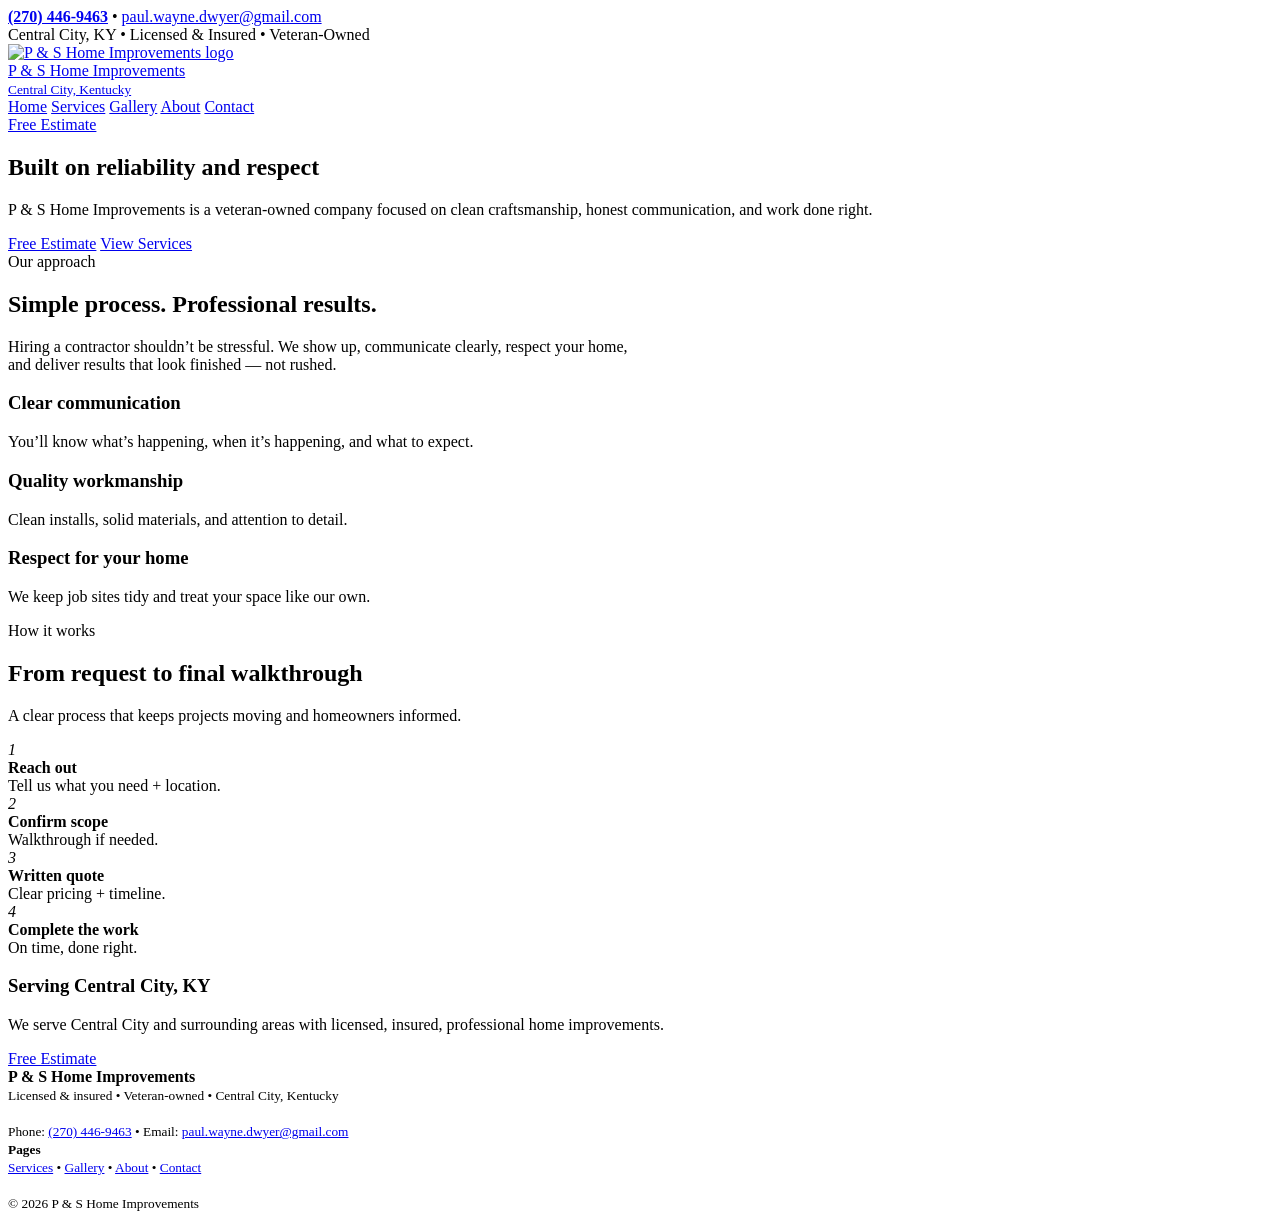
==== about.html @ 56e3ada9 "Update contact information in about.html updated email and phone number" ====
<!doctype html>
<html lang="en">
<head>
  <meta charset="utf-8" />
  <meta name="viewport" content="width=device-width,initial-scale=1" />
  <title>About | P & S Home Improvements</title>
  <meta name="description" content="Veteran-owned, licensed & insured home improvements in Central City, KY." />
  <link rel="stylesheet" href="styles.css" />
</head>
<body>

  <div class="topbar">
    <div class="container">
      <div>
        <a href="tel:+12704469463"><b>(270) 446-9463</b></a>
        <span class="dot">•</span>
        <a href="mailto:paul.wayne.dwyer@gmail.com">paul.wayne.dwyer@gmail.com</a>
      </div>
      <div>
        <span>Central City, KY</span>
        <span class="dot">•</span>
        <span>Licensed &amp; Insured</span>
        <span class="dot">•</span>
        <span>Veteran-Owned</span>
      </div>
    </div>
  </div>

  <header class="header">
    <div class="container nav">
      <a class="brand" href="index.html">
        <img class="brand-logo" src="assets/logo/ps-logo.jpeg" alt="P & S Home Improvements logo">
        <div>
          <div class="brand-name">P &amp; S Home Improvements</div>
          <small>Central City, Kentucky</small>
        </div>
      </a>

      <nav class="navlinks">
        <a href="index.html">Home</a>
        <a href="services.html">Services</a>
        <a href="gallery.html">Gallery</a>
        <a class="active" href="about.html">About</a>
        <a href="contact.html">Contact</a>
      </nav>

      <a class="nav-cta" href="contact.html#estimate">Free Estimate</a>
    </div>
  </header>

  <section class="page-hero">
    <div class="page-hero-inner">
      <h1>Built on reliability and respect</h1>
      <p class="hero-sub">
        P &amp; S Home Improvements is a veteran-owned company focused on clean craftsmanship,
        honest communication, and work done right.
      </p>
      <div class="hero-actions">
        <a class="btn btn-primary" href="contact.html#estimate">Free Estimate</a>
        <a class="btn btn-outline" href="services.html">View Services</a>
      </div>
    </div>
  </section>

  <section class="section">
    <div class="container">
      <div class="kicker">Our approach</div>
      <h2 class="h2">Simple process. Professional results.</h2>
      <p class="p" style="max-width: 80ch;">
        Hiring a contractor shouldn’t be stressful. We show up, communicate clearly, respect your home,
        and deliver results that look finished — not rushed.
      </p>

      <div class="grid grid-3" style="margin-top:16px;">
        <div class="card">
          <h3 class="h3">Clear communication</h3>
          <p class="p">You’ll know what’s happening, when it’s happening, and what to expect.</p>
        </div>
        <div class="card">
          <h3 class="h3">Quality workmanship</h3>
          <p class="p">Clean installs, solid materials, and attention to detail.</p>
        </div>
        <div class="card">
          <h3 class="h3">Respect for your home</h3>
          <p class="p">We keep job sites tidy and treat your space like our own.</p>
        </div>
      </div>
    </div>
  </section>

  <section class="band section">
    <div class="container grid grid-2">
      <div>
        <div class="kicker">How it works</div>
        <h2 class="h2">From request to final walkthrough</h2>
        <p class="p">A clear process that keeps projects moving and homeowners informed.</p>

        <div class="checks" style="margin-top:16px;">
          <div class="check"><i>1</i><div><b>Reach out</b><div class="p">Tell us what you need + location.</div></div></div>
          <div class="check"><i>2</i><div><b>Confirm scope</b><div class="p">Walkthrough if needed.</div></div></div>
          <div class="check"><i>3</i><div><b>Written quote</b><div class="p">Clear pricing + timeline.</div></div></div>
          <div class="check"><i>4</i><div><b>Complete the work</b><div class="p">On time, done right.</div></div></div>
        </div>
      </div>

      <div class="card">
        <h3 class="h3">Serving Central City, KY</h3>
        <p class="p">We serve Central City and surrounding areas with licensed, insured, professional home improvements.</p>
        <div style="margin-top:14px;">
          <a class="btn btn-primary" href="contact.html#estimate">Free Estimate</a>
        </div>
      </div>
    </div>
  </section>

  <footer class="footer">
    <div class="container">
      <div>
        <b>P &amp; S Home Improvements</b><br />
        <small>Licensed &amp; insured • Veteran-owned • Central City, Kentucky</small><br /><br />
        <small>
          Phone: <a href="tel:+12704469463">(270) 446-9463</a> •
          Email: <a href="mailto:paul.wayne.dwyer@gmail.com">paul.wayne.dwyer@gmail.com</a>
        </small>
      </div>
      <div>
        <small><b>Pages</b></small><br />
        <small>
          <a href="services.html">Services</a> •
          <a href="gallery.html">Gallery</a> •
          <a href="about.html">About</a> •
          <a href="contact.html">Contact</a>
        </small><br /><br />
        <small>© <span id="year"></span> P &amp; S Home Improvements</small>
      </div>
    </div>
    <script>document.getElementById("year").textContent = new Date().getFullYear();</script>
  </footer>

</body>
</html>
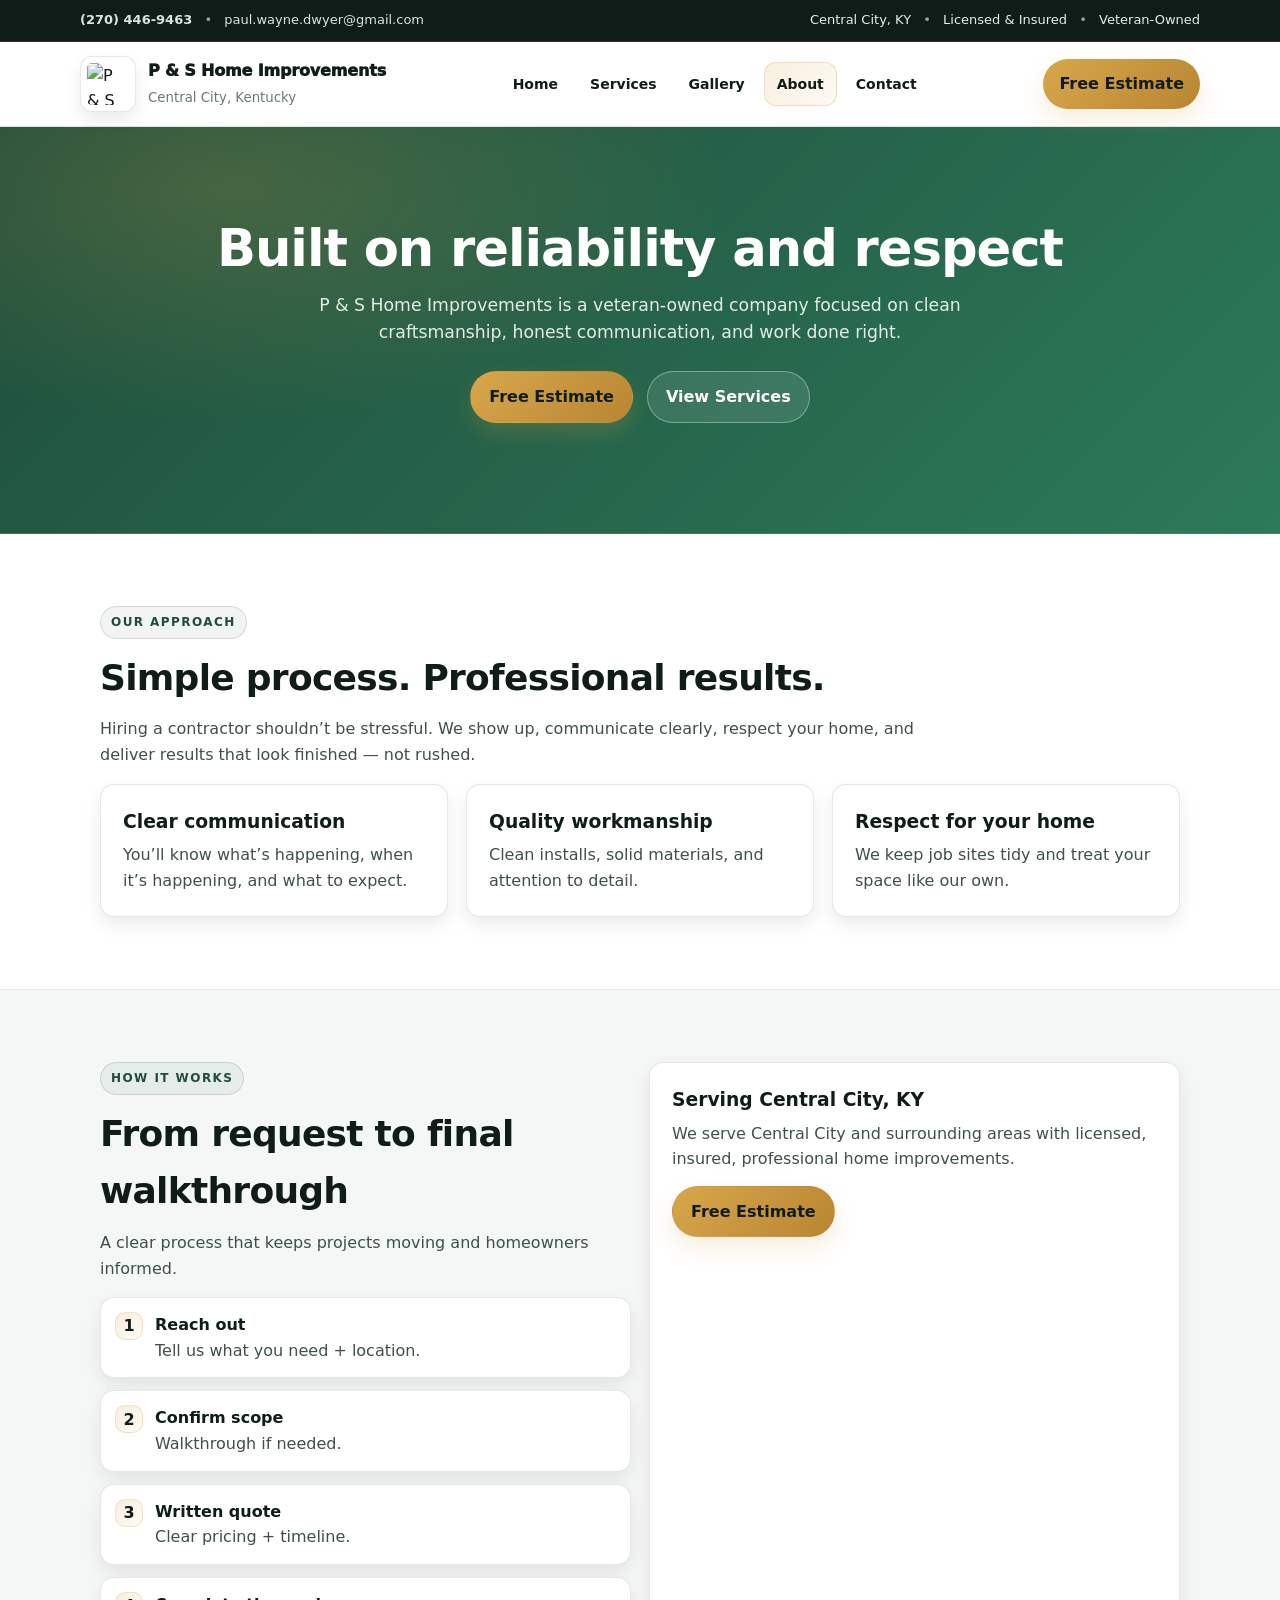
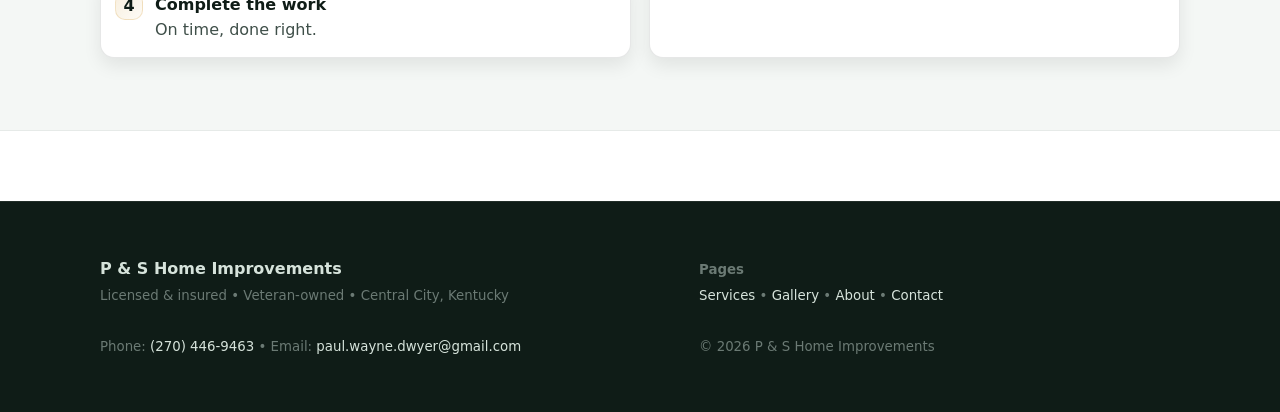
==== commit 58b21193: "Add favicon link to about.html" ====
--- a/about.html
+++ b/about.html
@@ -1,6 +1,16 @@
 <!doctype html>
 <html lang="en">
 <head>
+  <link rel="icon" type="image/png" href="/assets/logo/logo-favicon.png">
+  <!-- Google tag (gtag.js) -->
+<script async src="https://www.googletagmanager.com/gtag/js?id=G-Z5YKP1MYSE"></script>
+<script>
+  window.dataLayer = window.dataLayer || [];
+  function gtag(){dataLayer.push(arguments);}
+  gtag('js', new Date());
+
+  gtag('config', 'G-Z5YKP1MYSE');
+</script>
   <meta charset="utf-8" />
   <meta name="viewport" content="width=device-width,initial-scale=1" />
   <title>About | P & S Home Improvements</title>
--- a/styles.css
+++ b/styles.css
@@ -0,0 +1,527 @@
+/* =========================
+   RESET + BASE
+========================= */
+*,
+*::before,
+*::after { box-sizing: border-box; }
+
+html { scroll-behavior: smooth; }
+
+body{
+  margin: 0;
+  font-family: system-ui, -apple-system, BlinkMacSystemFont, "Segoe UI", Roboto, sans-serif;
+  background: #ffffff;
+  color: #0f1c17;
+  line-height: 1.6;
+}
+
+img { max-width: 100%; display: block; }
+a { color: inherit; text-decoration: none; }
+p { margin: 0; }
+
+/* =========================
+   THEME TOKENS
+========================= */
+:root{
+  --paper:#ffffff;
+  --surface:#f4f7f5;
+  --surface2:#eef3f0;
+
+  --ink:#0f1c17;
+  --muted:#3f4f49;
+  --muted2:#6b7a74;
+
+  --line:rgba(15,28,23,.12);
+
+  --forest:#1f4d3a;
+  --forest2:#2c7a5a;
+
+  --accent:#d8a74b;
+  --accent2:#b88532;
+
+  --radius:14px;
+  --radius-lg:18px;
+
+  --shadow:0 14px 34px rgba(0,0,0,.10);
+  --shadow-sm:0 8px 18px rgba(0,0,0,.08);
+
+  --max:1120px;
+  --pad:20px;
+
+  --h1:clamp(34px, 5vw, 56px);
+  --h2:clamp(24px, 3vw, 36px);
+}
+
+/* =========================
+   LAYOUT HELPERS
+========================= */
+.container{
+  max-width: var(--max);
+  margin: 0 auto;
+  padding: 0 var(--pad);
+}
+
+.section{ padding: 72px 0; }
+.band{
+  background: var(--surface);
+  border-top: 1px solid rgba(15,28,23,.06);
+  border-bottom: 1px solid rgba(15,28,23,.06);
+}
+
+/* =========================
+   TYPE HELPERS
+========================= */
+.h1{ font-size: var(--h1); margin: 0 0 14px; letter-spacing: -0.02em; }
+.h2{ font-size: var(--h2); margin: 0 0 10px; letter-spacing: -0.02em; }
+.h3{ margin: 0 0 6px; }
+.p{ color: var(--muted); }
+small{ color: var(--muted2); }
+
+/* Small kicker label */
+.kicker{
+  display:inline-block;
+  font-weight: 900;
+  letter-spacing: .12em;
+  text-transform: uppercase;
+  font-size: 12px;
+  color: rgba(255,255,255,.88);
+  background: rgba(15,28,23,.18);
+  border: 1px solid rgba(255,255,255,.14);
+  padding: 6px 10px;
+  border-radius: 999px;
+  margin-bottom: 10px;
+}
+.section .kicker,
+.band .kicker{
+  color: var(--forest);
+  background: rgba(31,77,58,.06);
+  border-color: rgba(15,28,23,.12);
+}
+
+/* =========================
+   TOPBAR
+========================= */
+.topbar{
+  background: var(--ink);
+  color: #e7efe9;
+  font-size: 13px;
+  border-bottom: 1px solid rgba(255,255,255,.08);
+}
+.topbar .container{
+  display:flex;
+  align-items:center;
+  justify-content:space-between;
+  gap: 12px;
+  padding: 10px 0;
+  flex-wrap: wrap;
+}
+.topbar a{ opacity: .95; }
+.topbar a:hover{ opacity: 1; }
+.dot{ opacity: .65; margin: 0 8px; }
+
+/* =========================
+   HEADER / NAV (ONE SYSTEM)
+========================= */
+.header{
+  position: sticky;
+  top: 0;
+  z-index: 50;
+  background: rgba(255,255,255,.94);
+  backdrop-filter: blur(10px);
+  border-bottom: 1px solid var(--line);
+}
+
+.nav{
+  display:flex;
+  align-items:center;
+  justify-content:space-between;
+  gap: 14px;
+  padding: 14px 0;
+}
+
+.brand{
+  display:flex;
+  align-items:center;
+  gap: 12px;
+  min-width: 240px;
+  flex: 0 0 auto;
+}
+
+.brand-logo{
+  width: 56px;
+  height: 56px;
+  object-fit: contain;
+  border-radius: 12px;
+  background: #fff;
+  box-shadow: var(--shadow-sm);
+  border: 1px solid rgba(15,28,23,.10);
+  padding: 6px;
+}
+
+.brand-name{
+  font-weight: 950;
+  color: var(--ink);
+  letter-spacing: -0.01em;
+}
+
+.navlinks{
+  display:flex;
+  align-items:center;
+  gap: 6px;
+  flex: 1 1 auto;
+  justify-content: center;
+}
+
+.navlinks a{
+  text-decoration:none;
+  font-weight: 850;
+  font-size: 14px;
+  padding: 10px 12px;
+  border-radius: 12px;
+  transition: background .2s ease, color .2s ease, border-color .2s ease;
+  border: 1px solid transparent;
+}
+
+.navlinks a:hover{
+  background: var(--surface);
+  color: var(--forest);
+}
+
+.navlinks a.active{
+  background: linear-gradient(135deg, rgba(216,167,75,.18), rgba(216,167,75,.06));
+  border: 1px solid rgba(216,167,75,.32);
+  color: var(--ink);
+}
+
+.nav-cta{
+  display:inline-flex;
+  align-items:center;
+  justify-content:center;
+  padding: 12px 16px;
+  border-radius: 999px;
+  font-weight: 900;
+  text-decoration:none;
+  background: linear-gradient(135deg, var(--accent), var(--accent2));
+  color: #0f1c17;
+  box-shadow: 0 10px 22px rgba(216,167,75,.20);
+  white-space: nowrap;
+}
+.nav-cta:hover{ box-shadow: 0 14px 30px rgba(216,167,75,.28); }
+
+/* Mobile: keep it simple for demo (no checkbox menus) */
+@media (max-width: 900px){
+  .nav{ flex-wrap: wrap; }
+  .brand{ min-width: unset; }
+  .navlinks{
+    justify-content: flex-start;
+    flex-wrap: wrap;
+  }
+}
+
+/* HARD KILL any old checkbox menu artifacts */
+.menu-toggle,
+.hamburger {
+  display: none !important;
+}
+
+/* =========================
+   BUTTONS
+========================= */
+.btn{
+  display:inline-flex;
+  align-items:center;
+  justify-content:center;
+  gap: 10px;
+  padding: 12px 18px;
+  border-radius: 999px;
+  font-weight: 900;
+  text-decoration:none;
+  border: 1px solid transparent;
+  transition: transform .15s ease, box-shadow .15s ease, background .2s ease;
+}
+
+.btn-primary{
+  background: linear-gradient(135deg, var(--accent), var(--accent2));
+  color: #0f1c17;
+  box-shadow: 0 10px 22px rgba(216,167,75,.20);
+}
+.btn-primary:hover{ box-shadow: 0 14px 30px rgba(216,167,75,.28); }
+
+.btn-outline{
+  background: rgba(255,255,255,.10);
+  border-color: rgba(255,255,255,.35);
+  color: #fff;
+}
+.btn-outline:hover{ background: rgba(255,255,255,.16); }
+
+.btn-dark{
+  background: var(--ink);
+  color: #fff;
+  box-shadow: 0 10px 22px rgba(15,28,23,.18);
+}
+.btn-dark:hover{ filter: brightness(.98); }
+
+.btns{ display:flex; gap: 12px; flex-wrap: wrap; }
+
+/* =========================
+   HERO (ALL PAGES)
+========================= */
+.hero,
+.page-hero{
+  background:
+    radial-gradient(900px 420px at 18% 15%, rgba(216,167,75,.20), transparent 55%),
+    linear-gradient(135deg, var(--forest), var(--forest2));
+  color: #fff;
+  padding: 92px 0;
+  border-bottom: 1px solid rgba(255,255,255,.12);
+}
+
+.hero-inner,
+.page-hero-inner{
+  max-width: 920px;
+  margin: 0 auto;
+  text-align: center;
+  padding: 0 var(--pad);
+}
+
+.hero h1,
+.page-hero h1{
+  font-size: clamp(2.2rem, 4vw, 3.2rem);
+  line-height: 1.15;
+  margin: 0 0 14px;
+  letter-spacing: -0.02em;
+}
+
+.hero-sub{
+  font-size: 1.08rem;
+  max-width: 760px;
+  margin: 0 auto 24px;
+  color: #e4ece9;
+}
+
+.hero-actions{
+  display:flex;
+  justify-content:center;
+  gap: 14px;
+  flex-wrap: wrap;
+  margin-bottom: 18px;
+}
+
+.hero-trust{
+  list-style: none;
+  padding: 0;
+  margin: 0;
+  display:flex;
+  justify-content:center;
+  gap: 18px;
+  flex-wrap: wrap;
+  font-size: .95rem;
+  color: #d6e2dc;
+}
+
+/* =========================
+   GRID + CARDS
+========================= */
+.grid{ display:grid; gap: 18px; }
+.grid-2{ grid-template-columns: repeat(2, minmax(0, 1fr)); }
+.grid-3{ grid-template-columns: repeat(3, minmax(0, 1fr)); }
+@media (max-width: 900px){
+  .grid-2, .grid-3{ grid-template-columns: 1fr; }
+}
+
+.card{
+  background: var(--paper);
+  border-radius: var(--radius);
+  box-shadow: var(--shadow-sm);
+  border: 1px solid rgba(15,28,23,.10);
+  padding: 22px;
+  overflow: hidden;
+}
+
+/* =========================
+   CHECKLIST BLOCKS
+========================= */
+.checks{ display:grid; gap: 12px; }
+
+.check{
+  display:flex;
+  gap: 12px;
+  align-items:flex-start;
+  padding: 14px;
+  border-radius: 14px;
+  background: #fff;
+  border: 1px solid rgba(15,28,23,.10);
+  box-shadow: var(--shadow-sm);
+}
+
+.check i{
+  width: 28px;
+  height: 28px;
+  border-radius: 10px;
+  display:grid;
+  place-items:center;
+  font-style: normal;
+  font-weight: 900;
+  color: #0f1c17;
+  background: linear-gradient(135deg, rgba(216,167,75,.18), rgba(216,167,75,.05));
+  border: 1px solid rgba(216,167,75,.26);
+  flex: 0 0 auto;
+}
+
+/* =========================
+   GALLERY PLACEHOLDERS
+========================= */
+.gallery{
+  display:grid;
+  grid-template-columns: repeat(auto-fit, minmax(240px, 1fr));
+  gap: 18px;
+}
+
+.thumb{
+  background:#fff;
+  border-radius: var(--radius);
+  border: 1px solid rgba(15,28,23,.10);
+  overflow:hidden;
+  box-shadow: var(--shadow-sm);
+}
+
+.ph{
+  height: 220px;
+  background:
+    radial-gradient(800px 300px at 20% 10%, rgba(216,167,75,.16), transparent 60%),
+    linear-gradient(135deg, rgba(31,77,58,.12), rgba(31,77,58,.02));
+}
+
+.cap{
+  padding: 12px 14px;
+  font-weight: 900;
+  color: var(--forest);
+  font-size: 14px;
+  display:flex;
+  flex-direction: column;
+  gap: 2px;
+}
+.cap small{ font-weight: 700; color: var(--muted); }
+
+/* =========================
+   GALLERY (REAL PHOTOS)
+========================= */
+.gallery-grid{
+  display: grid;
+  grid-template-columns: repeat(auto-fit, minmax(240px, 1fr));
+  gap: 18px;
+}
+
+.gallery-grid a{
+  display: block;
+  border-radius: var(--radius);
+  overflow: hidden;
+  background: #fff;
+  border: 1px solid rgba(15,28,23,.10);
+  box-shadow: var(--shadow-sm);
+  transition: transform .15s ease, box-shadow .15s ease;
+}
+
+.gallery-grid a:hover{
+  transform: translateY(-2px);
+  box-shadow: var(--shadow);
+}
+
+.gallery-grid img{
+  width: 100%;
+  height: 260px;
+  object-fit: cover;
+  display: block;
+}
+
+/* =========================
+   CTA BAND
+========================= */
+.cta{
+  border-radius: var(--radius-lg);
+  padding: 26px;
+  background:
+    radial-gradient(900px 420px at 12% 10%, rgba(216,167,75,.22), transparent 55%),
+    linear-gradient(135deg, var(--forest), var(--forest2));
+  color: #fff;
+  border: 1px solid rgba(255,255,255,.14);
+  box-shadow: var(--shadow);
+}
+
+.cta .row{
+  display:flex;
+  align-items:center;
+  justify-content: space-between;
+  gap: 16px;
+  flex-wrap: wrap;
+}
+.cta p{ color: rgba(255,255,255,.92); }
+
+/* =========================
+   CONTACT FORM (SIMPLE + PRO)
+========================= */
+.form{
+  display:grid;
+  gap: 12px;
+  margin-top: 14px;
+}
+
+.field-row{
+  display:grid;
+  grid-template-columns: 1fr 1fr;
+  gap: 12px;
+}
+@media (max-width: 900px){
+  .field-row{ grid-template-columns: 1fr; }
+}
+
+.field label{
+  display:block;
+  font-weight: 850;
+  margin-bottom: 6px;
+  font-size: .95rem;
+}
+.field input,
+.field textarea{
+  width: 100%;
+  padding: 12px;
+  border-radius: 12px;
+  border: 1px solid var(--line);
+  outline: none;
+  font: inherit;
+}
+.field input:focus,
+.field textarea:focus{
+  border-color: rgba(31, 111, 85, 0.55);
+  box-shadow: 0 0 0 4px rgba(31, 111, 85, 0.12);
+}
+
+.fineprint{
+  font-size: .85rem;
+  color: var(--muted2);
+}
+
+/* =========================
+   FOOTER
+========================= */
+.footer{
+  background: var(--ink);
+  color: #d6e3db;
+  padding: 54px 0;
+  margin-top: 70px;
+  border-top: 1px solid rgba(255,255,255,.08);
+}
+
+.footer .container{
+  display:grid;
+  grid-template-columns: 1.2fr 1fr;
+  gap: 22px;
+  align-items:start;
+}
+
+.footer a{ color: #d6e3db; }
+.footer a:hover{ color:#fff; }
+
+@media (max-width: 768px){
+  .footer .container{ grid-template-columns: 1fr; }
+}
